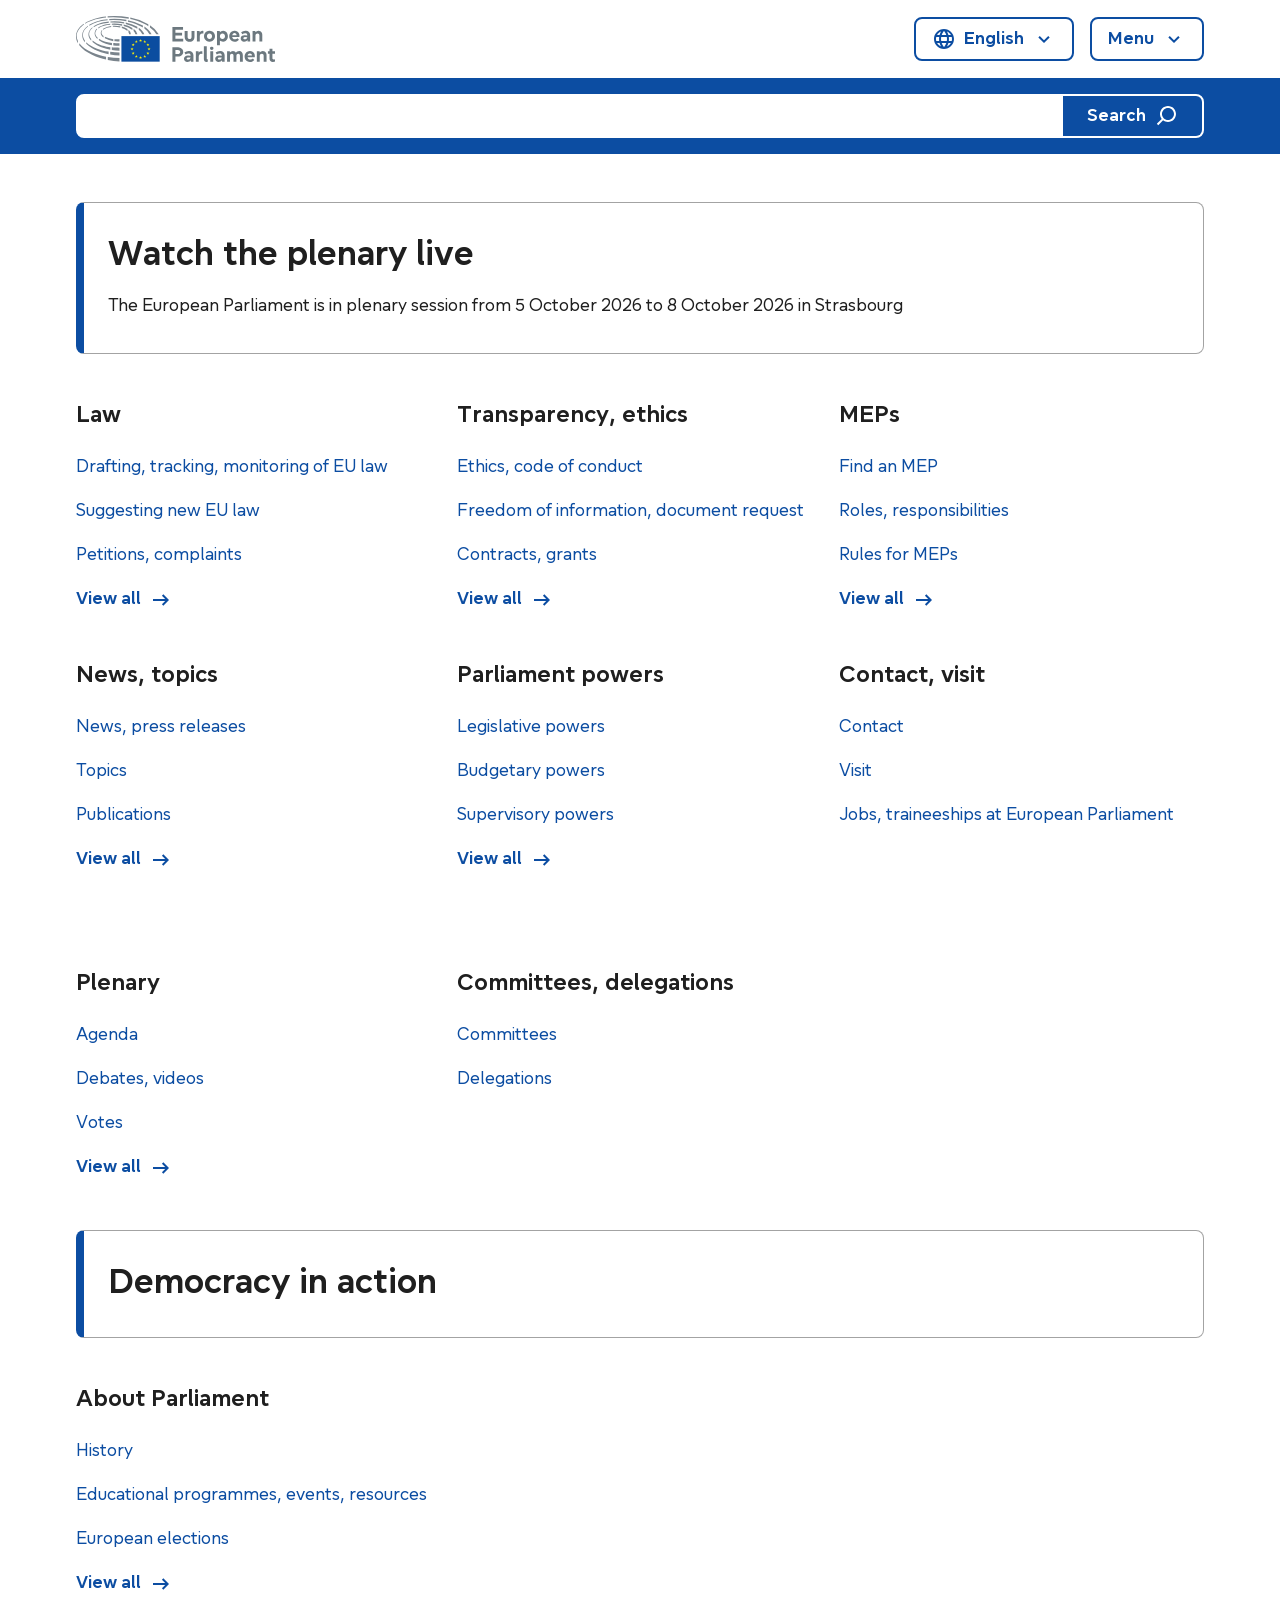
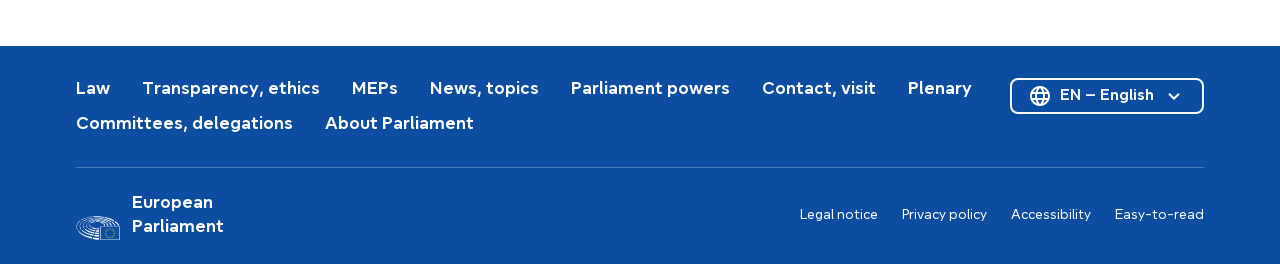
==== index.html @ 8a0b5254 "EP prototype demo (desktop + mobile, one responsive site) Co-Authored-By: Claude Sonnet 5.5 <noreply" ====
<!DOCTYPE html>
<html lang="en">
<head>
<meta charset="UTF-8">
<meta name="viewport" content="width=device-width, initial-scale=1">
<title>EP Homepage — EP prototype</title>
<link rel="stylesheet" href="design-system/tokens/colors.css">
<link rel="stylesheet" href="design-system/tokens/spacing.css">
<link rel="stylesheet" href="design-system/tokens/typography.css">
<link rel="stylesheet" href="design-system/tokens/layout.css">
<style>
  * { box-sizing: border-box; }
  body { font-family: var(--ep-font-family); background: var(--ep-white); color: var(--ep-grey-900); margin: 0; }
  a { color: var(--ep-blue-500); }
  .wrap { max-width: 1176px; margin: 0 auto; padding: 0 var(--ep-size-24); }

  .icon { display: inline-block; flex-shrink: 0; fill: currentColor; }
  .icon-24 { width: 24px; height: 24px; }

  /* --- Header: logo left, language + Menu right --- */
  .site-header-inner { display: flex; align-items: center; justify-content: space-between; padding-top: var(--ep-size-16); padding-bottom: var(--ep-size-16); gap: var(--ep-size-16); }
  .logo { display: flex; align-items: center; text-decoration: none; }
  .logo-header { width: 199px; height: 46px; display: block; }
  .site-header-actions { display: flex; align-items: center; gap: var(--ep-size-16); }
  .menu-btn { display: inline-flex; align-items: center; gap: var(--ep-size-8); background: var(--ep-white); border: var(--ep-size-2) solid var(--ep-blue-500); border-radius: var(--ep-radius-xs); padding: var(--ep-padding-2xs) var(--ep-padding-l); font-family: var(--ep-font-family); font-size: var(--ep-body-l-size); font-weight: 600; color: var(--ep-blue-500); cursor: pointer; }
  .menu-btn:hover { color: var(--ep-blue-800); border-color: var(--ep-blue-800); }

  /* --- Search band --- */
  .search-band { background: var(--ep-blue-500); padding: var(--ep-size-16) 0; }
  .search-bar { display: flex; align-items: stretch; min-height: var(--ep-size-44); border: var(--ep-size-2) solid var(--ep-white); border-radius: var(--ep-radius-xs); background: var(--ep-white); overflow: hidden; }
  .search-bar:focus-within { outline: 2px solid var(--ep-accent-blue-500); outline-offset: 2px; }
  .search-bar input[type="search"] { flex: 1; min-width: 0; border: none; outline: none; background: none; font-family: var(--ep-font-family); font-size: var(--ep-body-l-size); padding: 0 var(--ep-padding-l); color: var(--ep-grey-900); }
  .search-btn { display: inline-flex; align-items: center; gap: var(--ep-size-8); background: var(--ep-blue-500); color: var(--ep-white); border: none; flex-shrink: 0; padding: 0 var(--ep-padding-xl); font-family: var(--ep-font-family); font-size: var(--ep-body-l-size); font-weight: 600; cursor: pointer; }
  .search-btn:hover { background: var(--ep-blue-800); }

  /* --- Highlight banner (Plenary Session / Democracy in action) --- */
  .banner { display: block; border: 1px solid var(--ep-grey-400); border-left: var(--ep-size-8) solid var(--ep-blue-500); border-radius: var(--ep-radius-xs); padding: var(--ep-size-32) var(--ep-size-24); margin: var(--ep-size-48) 0; text-decoration: none; color: var(--ep-grey-900); background: var(--ep-white); }
  a.banner:hover h2 { text-decoration: underline; }
  .banner h2 { margin: 0; font-size: var(--ep-heading-3xl-size); line-height: var(--ep-heading-3xl-line); font-weight: 600; }
  .banner p { margin: var(--ep-size-16) 0 0; font-size: var(--ep-body-l-size); line-height: var(--ep-body-l-line); }

  /* --- Section grid: 3 columns --- */
  .sections { display: grid; grid-template-columns: repeat(3, 1fr); column-gap: var(--ep-grid-gap); row-gap: var(--ep-size-48); }
  .section h2 a { color: inherit; text-decoration: none; }
  .section h2 a:hover { text-decoration: underline; }
  .section h2 { margin: 0 0 var(--ep-size-24); font-size: var(--ep-heading-xl-size); line-height: var(--ep-heading-xl-line); font-weight: 600; }
  .section ul { list-style: none; margin: 0; padding: 0; display: flex; flex-direction: column; gap: var(--ep-size-16); }
  .section li { font-size: var(--ep-body-l-size); line-height: var(--ep-body-l-line); }
  .section li a { text-decoration: none; }
  .section li a:hover { text-decoration: underline; }
  .section .view-all { display: inline-flex; align-items: center; gap: var(--ep-size-8); font-weight: 600; }

  .band { background: var(--ep-white); padding: var(--ep-size-48) 0; }
  .band .banner { margin: var(--ep-size-48) 0; }
  .band .sections + .banner { margin-top: var(--ep-size-48); }
  .top-sections { padding: var(--ep-size-48) 0; }

  /* --- Footer --- */
  .site-footer { background: var(--ep-blue-500); color: var(--ep-white); }
  .footer-top { display: flex; align-items: flex-start; justify-content: space-between; padding-top: var(--ep-size-32); padding-bottom: var(--ep-size-32); gap: var(--ep-size-24); position: relative; }
  .footer-top::after { content: ''; position: absolute; left: var(--ep-size-24); right: var(--ep-size-24); bottom: 0; border-bottom: 1px solid rgba(255,255,255,0.25); } /* hairline = content width */
  .footer-nav { display: flex; flex-direction: column; gap: var(--ep-size-12); }
  .footer-nav-row { display: flex; gap: var(--ep-size-32); flex-wrap: wrap; }
  .footer-nav-row a { color: var(--ep-white); text-decoration: none; font-weight: 600; font-size: var(--ep-body-l-size); }
  .footer-nav-row a:hover { text-decoration: underline; }
  .lang-select { display: inline-flex; align-items: center; gap: var(--ep-size-8); border: 2px solid var(--ep-white); border-radius: var(--ep-radius-xs); padding: var(--ep-padding-3xs) var(--ep-padding-l); font-size: var(--ep-body-m-size); font-weight: 600; color: var(--ep-white); white-space: nowrap; }
  .footer-bottom { display: flex; align-items: center; justify-content: space-between; padding-top: var(--ep-size-24); padding-bottom: var(--ep-size-24); gap: var(--ep-size-24); flex-wrap: wrap; }
  .footer-logo { display: flex; align-items: flex-end; gap: var(--ep-size-12); }
  .footer-logo-mark { height: 24px; width: auto; display: block; }
  .logo-text { display: flex; flex-direction: column; font-weight: 600; font-size: 18px; line-height: 24px; color: var(--ep-white); }
  .footer-links { display: flex; gap: var(--ep-size-24); flex-wrap: wrap; }
  .footer-links a { color: var(--ep-white); text-decoration: none; font-size: var(--ep-body-s-size); }
  .footer-links a:hover { text-decoration: underline; }

  @media (max-width: 800px) {
    .sections { grid-template-columns: 1fr; }
    .site-header-inner { flex-wrap: wrap; }
    .logo-header { width: 160px; height: auto; }
    .footer-top { flex-direction: column; }
  }

  .lbl-short, .logo-mark-only { display: none; }
  /* --- Mobile header (mockup): compact mark, EN + Menu buttons, icon-only search --- */
  @media (max-width: 600px) {
    .site-header-inner { flex-wrap: nowrap; padding-top: var(--ep-size-16); padding-bottom: var(--ep-size-16); }
    .logo-header { display: none; }
    .logo-mark-only { display: block; width: 80px; height: 44px; }
    .site-header-actions { gap: var(--ep-size-16); }
    .menu-btn { padding: var(--ep-padding-2xs) var(--ep-padding-l); }
    .menu-btn .ico-extra, .lbl-full { display: none; }
    .lbl-short { display: inline; }
    .search-btn .btn-label { display: none; }
    .search-btn { padding: 0 var(--ep-size-16); }
  }
</style>
</head>
<body>

<header class="site-header">
  <div class="wrap">
    <div class="site-header-inner">
      <a class="logo" href="#"><img class="logo-header" src="design-system/logo%20header.svg" alt="European Parliament" width="199" height="46"><img class="logo-mark-only" src="design-system/Ep_logo_mute.svg" alt="European Parliament" width="80" height="44"></a>
      <div class="site-header-actions">
        <button class="menu-btn" type="button" aria-haspopup="true" aria-expanded="false" aria-label="Language">
          <svg class="icon icon-24 ico-extra" viewBox="0 0 24 24" aria-hidden="true"><path d="M11.99,2C6.47,2,1.99,6.48,1.99,12s4.48,10,10,10,10-4.48,10-10S17.52,2,11.99,2ZM18.92,8.01h-2.48c-.34-1.19-.83-2.34-1.47-3.43,1.67.67,3.06,1.89,3.96,3.43ZM19.99,12c0,.69-.1,1.36-.26,2h-2.89c.18-1.33.18-2.67,0-4h2.89c.17.64.26,1.31.26,2ZM11.99,20s-.05,0-.08,0c-1.01-1.21-1.75-2.57-2.23-3.99h4.65c-.48,1.43-1.22,2.78-2.23,3.99-.04,0-.07,0-.11,0ZM9.18,14c-.21-1.32-.21-2.67,0-4h5.65c.21,1.32.21,2.67,0,4h-5.65ZM11.99,4s.07,0,.1,0c1.01,1.22,1.75,2.57,2.23,4h-4.65c.48-1.43,1.22-2.78,2.23-4,.03,0,.06,0,.09,0ZM9.05,4.57c-.65,1.09-1.14,2.25-1.48,3.44h-2.5c.9-1.55,2.3-2.77,3.98-3.44ZM4.26,10.01h2.91c-.18,1.33-.18,2.67,0,4h-2.91c-.17-.64-.26-1.31-.26-2s.1-1.36.26-2ZM5.08,16h2.5c.34,1.19.83,2.35,1.48,3.43-1.68-.67-3.08-1.89-3.98-3.43ZM14.96,19.42c.65-1.09,1.13-2.24,1.47-3.42h2.48c-.89,1.54-2.28,2.75-3.95,3.42Z"/></svg>
          <span class="lbl-full">English</span><span class="lbl-short">EN</span>
          <svg class="icon icon-24 ico-extra" viewBox="0 0 24 24" aria-hidden="true"><polygon points="17.66 10.42 12 16.08 6.34 10.42 7.76 9.01 12 13.25 16.24 9.01 17.66 10.42"/></svg>
        </button>
        <button class="menu-btn" type="button" aria-haspopup="true" aria-expanded="false">Menu
          <svg class="icon icon-24 ico-extra" viewBox="0 0 24 24" aria-hidden="true"><polygon points="17.66 10.42 12 16.08 6.34 10.42 7.76 9.01 12 13.25 16.24 9.01 17.66 10.42"/></svg>
        </button>
      </div>
    </div>
  </div>
</header>

<div class="search-band">
  <div class="wrap">
    <form class="search-bar" role="search">
      <input type="search" aria-label="Search europarl.eu">
      <button type="submit" class="search-btn" aria-label="Search"><span class="btn-label">Search</span>
        <svg class="icon icon-24" viewBox="0 0 24 24" aria-hidden="true" style="fill:var(--ep-white);"><path d="M13.99,2c-4.42,0-8,3.58-8,8,0,1.85.63,3.55,1.69,4.9l-4.85,4.85,1.41,1.41,4.85-4.85c1.35,1.05,3.05,1.69,4.9,1.69,4.42,0,8-3.58,8-8S18.41,2,13.99,2ZM13.99,16c-3.31,0-6-2.69-6-6s2.69-6,6-6,6,2.69,6,6-2.69,6-6,6Z"/></svg>
      </button>
    </form>
  </div>
</div>

<main>
  <div class="wrap">
    <a class="banner" href="agenda-validated.html">
      <h2>Watch the plenary live</h2>
      <p>The European Parliament is in plenary session from 5 October 2026 to 8 October 2026 in Strasbourg</p>
    </a>

    <div class="sections top-sections" style="padding-top:0">
      <section class="section"><h2>Law</h2>
        <ul>
          <li><a href="#">Drafting, tracking, monitoring of EU law</a></li>
          <li><a href="#">Suggesting new EU law</a></li>
          <li><a href="#">Petitions, complaints</a></li>
          <li><a class="view-all" href="#">View all <svg class="icon icon-24" viewBox="0 0 24 24" aria-hidden="true"><polygon points="20 11.01 7.83 11.01 11.08 7.76 9.66 6.35 4 12.01 9.66 17.67 11.07 16.25 7.83 13.01 20 13.01 20 11.01" transform="matrix(-1 0 0 1 24 0)"/></svg></a></li>
        </ul></section>
      <section class="section"><h2>Transparency, ethics</h2>
        <ul>
          <li><a href="#">Ethics, code of conduct</a></li>
          <li><a href="#">Freedom of information, document request</a></li>
          <li><a href="#">Contracts, grants</a></li>
          <li><a class="view-all" href="#">View all <svg class="icon icon-24" viewBox="0 0 24 24" aria-hidden="true"><polygon points="20 11.01 7.83 11.01 11.08 7.76 9.66 6.35 4 12.01 9.66 17.67 11.07 16.25 7.83 13.01 20 13.01 20 11.01" transform="matrix(-1 0 0 1 24 0)"/></svg></a></li>
        </ul></section>
      <section class="section"><h2>MEPs</h2>
        <ul>
          <li><a href="#">Find an MEP</a></li>
          <li><a href="#">Roles, responsibilities</a></li>
          <li><a href="#">Rules for MEPs</a></li>
          <li><a class="view-all" href="#">View all <svg class="icon icon-24" viewBox="0 0 24 24" aria-hidden="true"><polygon points="20 11.01 7.83 11.01 11.08 7.76 9.66 6.35 4 12.01 9.66 17.67 11.07 16.25 7.83 13.01 20 13.01 20 11.01" transform="matrix(-1 0 0 1 24 0)"/></svg></a></li>
        </ul></section>
      <section class="section"><h2><a href="news-topics.html">News, topics</a></h2>
        <ul>
          <li><a href="#">News, press releases</a></li>
          <li><a href="#">Topics</a></li>
          <li><a href="#">Publications</a></li>
          <li><a class="view-all" href="news-topics.html">View all <svg class="icon icon-24" viewBox="0 0 24 24" aria-hidden="true"><polygon points="20 11.01 7.83 11.01 11.08 7.76 9.66 6.35 4 12.01 9.66 17.67 11.07 16.25 7.83 13.01 20 13.01 20 11.01" transform="matrix(-1 0 0 1 24 0)"/></svg></a></li>
        </ul></section>
      <section class="section"><h2>Parliament powers</h2>
        <ul>
          <li><a href="#">Legislative powers</a></li>
          <li><a href="#">Budgetary powers</a></li>
          <li><a href="#">Supervisory powers</a></li>
          <li><a class="view-all" href="#">View all <svg class="icon icon-24" viewBox="0 0 24 24" aria-hidden="true"><polygon points="20 11.01 7.83 11.01 11.08 7.76 9.66 6.35 4 12.01 9.66 17.67 11.07 16.25 7.83 13.01 20 13.01 20 11.01" transform="matrix(-1 0 0 1 24 0)"/></svg></a></li>
        </ul></section>
      <section class="section"><h2>Contact, visit</h2>
        <ul>
          <li><a href="#">Contact</a></li>
          <li><a href="#">Visit</a></li>
          <li><a href="#">Jobs, traineeships at European Parliament</a></li>
        </ul></section>
    </div>
  </div>

  <div class="band">
    <div class="wrap">
      <div class="sections">
        <section class="section"><h2>Plenary</h2>
          <ul>
            <li><a href="agenda-validated.html">Agenda</a></li>
            <li><a href="#">Debates, videos</a></li>
            <li><a href="#">Votes</a></li>
            <li><a class="view-all" href="#">View all <svg class="icon icon-24" viewBox="0 0 24 24" aria-hidden="true"><polygon points="20 11.01 7.83 11.01 11.08 7.76 9.66 6.35 4 12.01 9.66 17.67 11.07 16.25 7.83 13.01 20 13.01 20 11.01" transform="matrix(-1 0 0 1 24 0)"/></svg></a></li>
          </ul></section>
        <section class="section"><h2>Committees, delegations</h2>
          <ul>
            <li><a href="#">Committees</a></li>
            <li><a href="#">Delegations</a></li>
          </ul></section>
      </div>

      <a class="banner" href="#"><h2>Democracy in action</h2></a>

      <div class="sections">
        <section class="section"><h2>About Parliament</h2>
          <ul>
            <li><a href="#">History</a></li>
            <li><a href="#">Educational programmes, events, resources</a></li>
            <li><a href="#">European elections</a></li>
            <li><a class="view-all" href="#">View all <svg class="icon icon-24" viewBox="0 0 24 24" aria-hidden="true"><polygon points="20 11.01 7.83 11.01 11.08 7.76 9.66 6.35 4 12.01 9.66 17.67 11.07 16.25 7.83 13.01 20 13.01 20 11.01" transform="matrix(-1 0 0 1 24 0)"/></svg></a></li>
          </ul></section>
      </div>
    </div>
  </div>
</main>

<footer class="site-footer">
  <div class="wrap footer-top">
    <div class="footer-nav">
      <div class="footer-nav-row">
        <a href="#">Law</a><a href="#">Transparency, ethics</a><a href="#">MEPs</a><a href="news-topics.html">News, topics</a><a href="#">Parliament powers</a><a href="#">Contact, visit</a><a href="#">Plenary</a>
      </div>
      <div class="footer-nav-row">
        <a href="#">Committees, delegations</a><a href="#">About Parliament</a>
      </div>
    </div>
    <div class="lang-select">
      <svg class="icon icon-24" viewBox="0 0 24 24" aria-hidden="true"><path d="M11.99,2C6.47,2,1.99,6.48,1.99,12s4.48,10,10,10,10-4.48,10-10S17.52,2,11.99,2ZM18.92,8.01h-2.48c-.34-1.19-.83-2.34-1.47-3.43,1.67.67,3.06,1.89,3.96,3.43ZM19.99,12c0,.69-.1,1.36-.26,2h-2.89c.18-1.33.18-2.67,0-4h2.89c.17.64.26,1.31.26,2ZM11.99,20s-.05,0-.08,0c-1.01-1.21-1.75-2.57-2.23-3.99h4.65c-.48,1.43-1.22,2.78-2.23,3.99-.04,0-.07,0-.11,0ZM9.18,14c-.21-1.32-.21-2.67,0-4h5.65c.21,1.32.21,2.67,0,4h-5.65ZM11.99,4s.07,0,.1,0c1.01,1.22,1.75,2.57,2.23,4h-4.65c.48-1.43,1.22-2.78,2.23-4,.03,0,.06,0,.09,0ZM9.05,4.57c-.65,1.09-1.14,2.25-1.48,3.44h-2.5c.9-1.55,2.3-2.77,3.98-3.44ZM4.26,10.01h2.91c-.18,1.33-.18,2.67,0,4h-2.91c-.17-.64-.26-1.31-.26-2s.1-1.36.26-2ZM5.08,16h2.5c.34,1.19.83,2.35,1.48,3.43-1.68-.67-3.08-1.89-3.98-3.43ZM14.96,19.42c.65-1.09,1.13-2.24,1.47-3.42h2.48c-.89,1.54-2.28,2.75-3.95,3.42Z"/></svg>
      EN – English
      <svg class="icon icon-24" viewBox="0 0 24 24" aria-hidden="true"><polygon points="17.66 10.42 12 16.08 6.34 10.42 7.76 9.01 12 13.25 16.24 9.01 17.66 10.42"/></svg>
    </div>
  </div>
  <div class="wrap footer-bottom">
    <div class="footer-logo">
      <img class="footer-logo-mark" src="design-system/EP_logo_mute_white.svg" alt="">
      <span class="logo-text"><span>European</span><span>Parliament</span></span>
    </div>
    <div class="footer-links">
      <a href="#">Legal notice</a><a href="#">Privacy policy</a><a href="#">Accessibility</a><a href="#">Easy-to-read</a>
    </div>
  </div>
</footer>

</body>
</html>
---- design-system/tokens/colors.css ----
/*
  EP Design System — Color Tokens
  Source: design system reference tables (2026-09-04). Valeurs officielles.
*/

:root {
  /* Core Blue */
  --ep-blue-800: #012657; /* Buttons and links hover or focus states */
  --ep-blue-500: #0C4DA2; /* Default blue for most interactive elements */
  --ep-blue-200: #A9C5E8; /* Subtle UI accents in dark backgrounds */
  --ep-blue-100: #F2F8FF; /* Light backgrounds */

  /* Core Grey */
  --ep-grey-900: #1F1F1F; /* Dark text: headings and body text; interactive icons */
  --ep-grey-600: #6E6E6E; /* Secondary text */
  --ep-grey-500: #888888; /* Borders */
  --ep-grey-400: #A3A3A3; /* Separators; subtle UI accents */
  --ep-grey-200: #D9D9D9; /* Light background elements; inactive states */
  --ep-grey-100: #F2F2F2; /* Light backgrounds; inactive states backgrounds */
  --ep-white: #FFFFFF; /* Icons and text on dark backgrounds */

  /* Accent */
  --ep-purple-500: #681DA8; /* Visited links */
  --ep-accent-blue-500: #1E6CFF; /* Buttons and links active/focus state on light backgrounds */
  --ep-yellow-500: #FFF200; /* Subtle highlights; focus state on dark backgrounds */

  /* Alert — Red (Error) */
  --ep-red-100: #FFF3F2; /* Error message background */
  --ep-red-200: #FCB3B3; /* Error (disabled) states */
  --ep-red-500: #ED0000; /* Critical notifications elements */
  --ep-red-600: #C20000; /* Serious errors, critical notifications text */
  --ep-red-700: #960000; /* Error (hover) states */

  /* Alert — Orange (Warning) */
  --ep-orange-100: #FFF8F2; /* Warning message background */
  --ep-orange-500: #FB6B00; /* High-priority warning elements */
  --ep-orange-600: #A54500; /* High-priority warning text */

  /* Alert — Green (Success) */
  --ep-green-100: #F1FFF2; /* Success message background */
  --ep-green-500: #007800; /* Positive notifications elements */
  --ep-green-600: #006800; /* Prominent success text messages, positive notifications text */
}
---- design-system/tokens/spacing.css ----
/*
  EP Design System — Spacing Tokens
  Source: design system reference tables (2026-09-04). Valeurs officielles.
  Global tokens (ep-size-*) map to Padding, Radius, Gap and Margin alias tokens.
*/

:root {
  /* Global tokens */
  --ep-size-0: 0rem;
  --ep-size-1: 0.0625rem;
  --ep-size-2: 0.125rem;
  --ep-size-4: 0.25rem;
  --ep-size-8: 0.5rem;
  --ep-size-10: 0.625rem;
  --ep-size-12: 0.75rem;
  --ep-size-14: 0.875rem;
  --ep-size-16: 1rem;
  --ep-size-18: 1.125rem;
  --ep-size-20: 1.25rem;
  --ep-size-24: 1.5rem;
  --ep-size-28: 1.75rem;
  --ep-size-32: 2rem;
  --ep-size-36: 2.25rem;
  --ep-size-40: 2.5rem;
  --ep-size-44: 2.75rem;
  --ep-size-48: 3rem;
  --ep-size-56: 3.5rem;
  --ep-size-64: 4rem;
  --ep-size-80: 5rem;
  --ep-size-96: 6rem;
  --ep-size-160: 10rem;

  /* Gap (alias) */
  --ep-gap-2xs: var(--ep-size-4);   /* 4px */
  --ep-gap-xs: var(--ep-size-8);    /* 8px */
  --ep-gap-s: var(--ep-size-16);    /* 16px */
  --ep-gap-m: var(--ep-size-24);    /* 24px */
  --ep-gap-l: var(--ep-size-32);    /* 32px */
  --ep-gap-xl: var(--ep-size-48);   /* 48px */

  /* Margin (alias) */
  --ep-margin-3xs: var(--ep-size-4);   /* 4px */
  --ep-margin-2xs: var(--ep-size-8);   /* 8px */
  --ep-margin-xs: var(--ep-size-16);   /* 16px */
  --ep-margin-s: var(--ep-size-24);    /* 24px */
  --ep-margin-m: var(--ep-size-32);    /* 32px */
  --ep-margin-l: var(--ep-size-48);    /* 48px */
  --ep-margin-xl: var(--ep-size-64);   /* 64px */
  --ep-margin-2xl: var(--ep-size-96);  /* 96px */

  /* Padding (alias) */
  --ep-padding-3xs: var(--ep-size-4);   /* 4px */
  --ep-padding-2xs: var(--ep-size-8);   /* 8px */
  --ep-padding-xs: var(--ep-size-10);   /* 10px */
  --ep-padding-m: var(--ep-size-14);    /* 14px */
  --ep-padding-l: var(--ep-size-16);    /* 16px */
  --ep-padding-xl: var(--ep-size-24);   /* 24px */
  --ep-padding-2xl: var(--ep-size-32);  /* 32px */
  --ep-padding-3xl: var(--ep-size-48);  /* 48px */

  /* Radius (alias) */
  --ep-radius-2xs: var(--ep-size-4);  /* 4px */
  --ep-radius-xs: var(--ep-size-8);   /* 8px */
  --ep-radius-s: var(--ep-size-12);   /* 12px */
}
---- design-system/tokens/typography.css ----
/*
  EP Design System — Typography Tokens
  Source: design system reference tables (2026-09-04). Valeurs officielles.
  Font: Europea (variable) — files in design-system/fonts/
*/

@font-face {
  font-family: "Europea";
  src: url("../fonts/europeaweb.woff2") format("woff2-variations"),
       url("../fonts/europeaweb.woff2") format("woff2");
  font-weight: 100 900;
  font-style: normal;
  font-display: swap;
}

:root {
  --ep-font-family: "Europea", sans-serif;

  /* Headings */
  --ep-heading-3xl-size: 2.25rem;   /* 36px — H1 */
  --ep-heading-3xl-line: 2.625rem;  /* 42px */

  --ep-heading-2xl-size: 1.75rem;   /* 28px — H2 */
  --ep-heading-2xl-line: 2.375rem;  /* 38px */

  --ep-heading-xl-size: 1.5rem;     /* 24px — H3 */
  --ep-heading-xl-line: 1.75rem;    /* 28px */

  --ep-heading-l-size: 1.25rem;     /* 20px — H4 */
  --ep-heading-l-line: 1.75rem;     /* 28px */

  --ep-heading-m-size: 1.125rem;    /* 18px — H5 */
  --ep-heading-m-line: 1.5rem;      /* 24px */

  --ep-heading-s-size: 1rem;        /* 16px — H6 */
  --ep-heading-s-line: 1.5rem;      /* 24px */

  /* Body text */
  --ep-body-2xl-size: 1.75rem;      /* 28px — Lead paragraph */
  --ep-body-2xl-line: 2.188rem;     /* 35px */

  --ep-body-xl-size: 1.25rem;       /* 20px — Secondary paragraph */
  --ep-body-xl-line: 1.75rem;       /* 28px */

  --ep-body-l-size: 1.125rem;       /* 18px — Body paragraph */
  --ep-body-l-line: 1.75rem;        /* 28px */

  --ep-body-m-size: 1rem;           /* 16px — Supporting paragraph */
  --ep-body-m-line: 1.5rem;         /* 24px */

  --ep-body-s-size: 0.875rem;       /* 14px — Meta / caption */
  --ep-body-s-line: 1.25rem;        /* 20px */
}

/* Headings */
.ep-heading-3xl { font-family: var(--ep-font-family); font-size: var(--ep-heading-3xl-size); line-height: var(--ep-heading-3xl-line); font-weight: 600; }
.ep-heading-2xl { font-family: var(--ep-font-family); font-size: var(--ep-heading-2xl-size); line-height: var(--ep-heading-2xl-line); font-weight: 600; }
.ep-heading-xl  { font-family: var(--ep-font-family); font-size: var(--ep-heading-xl-size);  line-height: var(--ep-heading-xl-line);  font-weight: 600; }
.ep-heading-l   { font-family: var(--ep-font-family); font-size: var(--ep-heading-l-size);   line-height: var(--ep-heading-l-line);   font-weight: 600; }
.ep-heading-m   { font-family: var(--ep-font-family); font-size: var(--ep-heading-m-size);   line-height: var(--ep-heading-m-line);   font-weight: 600; }
.ep-heading-s   { font-family: var(--ep-font-family); font-size: var(--ep-heading-s-size);   line-height: var(--ep-heading-s-line);   font-weight: 600; }

/* Body text */
.ep-body-2xl { font-family: var(--ep-font-family); font-size: var(--ep-body-2xl-size); line-height: var(--ep-body-2xl-line); font-weight: 400; } /* Lead paragraph — hero sections, banners, 1–3 lines */
.ep-body-xl  { font-family: var(--ep-font-family); font-size: var(--ep-body-xl-size);  line-height: var(--ep-body-xl-line);  font-weight: 400; } /* Secondary paragraph — intro text, highlighted blocks */
.ep-body-l   { font-family: var(--ep-font-family); font-size: var(--ep-body-l-size);   line-height: var(--ep-body-l-line);   font-weight: 400; } /* Body paragraph — primary content-heavy text */
.ep-body-m   { font-family: var(--ep-font-family); font-size: var(--ep-body-m-size);   line-height: var(--ep-body-m-line);   font-weight: 400; } /* Supporting paragraph — sidebars, card descriptions */
.ep-body-s   { font-family: var(--ep-font-family); font-size: var(--ep-body-s-size);   line-height: var(--ep-body-s-line);   font-weight: 400; } /* Meta / caption — captions, disclaimers, timestamps */
---- design-system/tokens/layout.css ----
/*
  EP Design System — Layout / Grid Tokens
  Source: design system reference (2026-09-04).
  12-column grid, gap always 16px/1rem between columns (⚠️ the doc's own
  illustrations show 32px by mistake — correct value confirmed as 16px).
*/

:root {
  --ep-grid-columns: 12;
  --ep-grid-gap: 1rem; /* 16px — corrected from doc illustration error (32px) */

  --ep-breakpoint-sm: 480px;
  --ep-breakpoint-lg: 1176px;
}

.ep-grid {
  display: grid;
  grid-template-columns: repeat(var(--ep-grid-columns), 1fr);
  gap: var(--ep-grid-gap);
}

@media (max-width: 479px) {
  .ep-grid { grid-template-columns: 1fr; }
  .ep-grid > * { grid-column: 1 / -1 !important; }
}

.ep-col-3  { grid-column: span 3; }
.ep-col-4  { grid-column: span 4; }
.ep-col-6  { grid-column: span 6; }
.ep-col-8  { grid-column: span 8; }
.ep-col-12 { grid-column: span 12; }
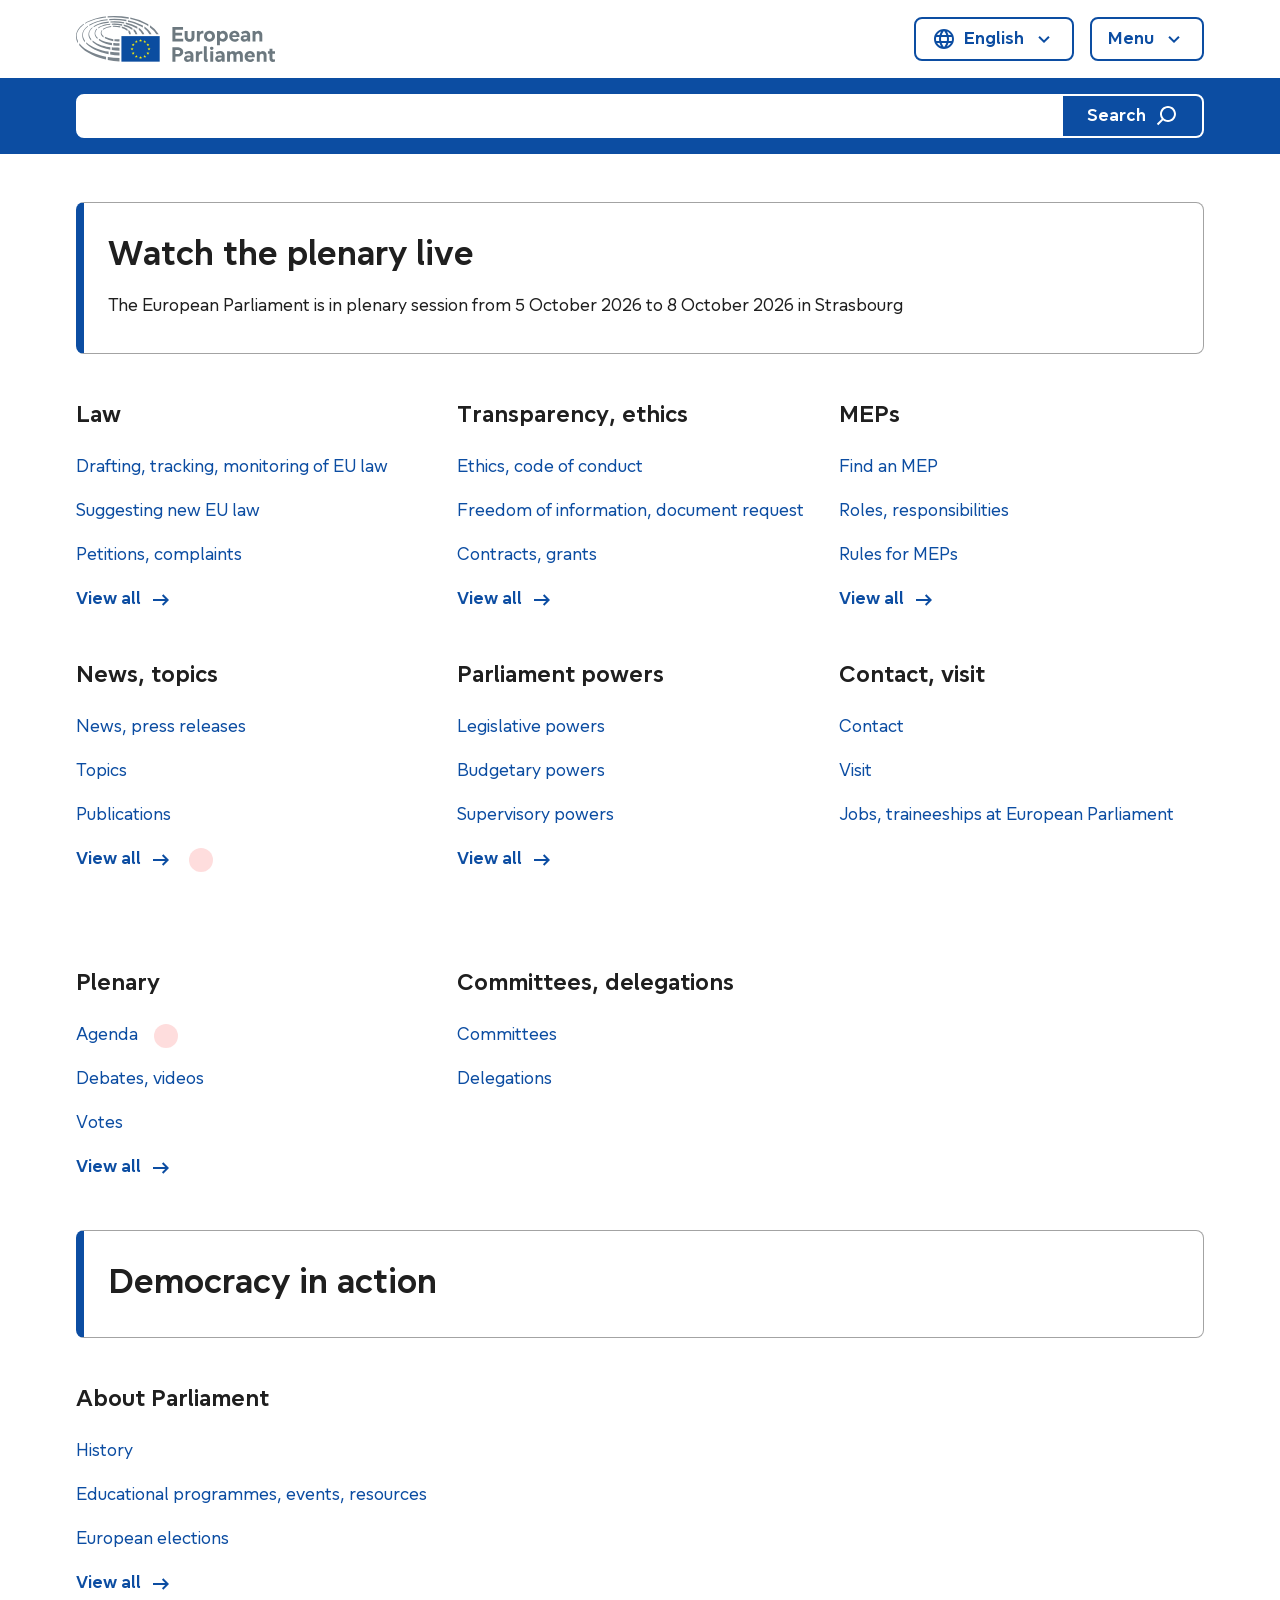
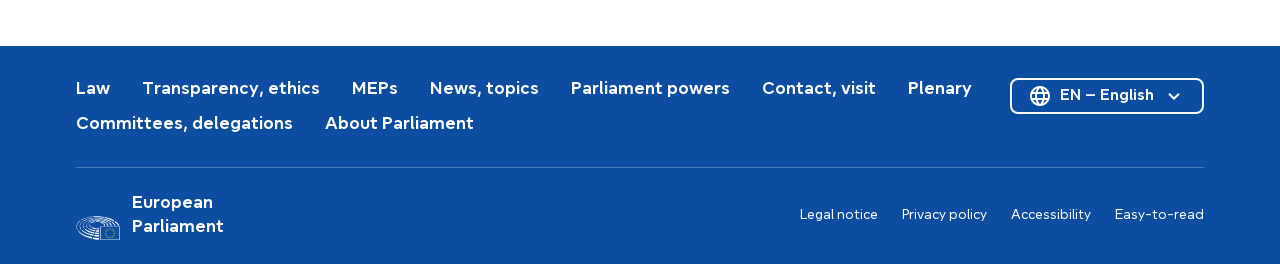
==== commit cd7f8980: "Demo update: dots, date range H2, frozen clock on 9 Oct, replay/streaming layouts, Read more / Close" ====
--- a/index.html
+++ b/index.html
@@ -92,6 +92,9 @@
     .search-btn .btn-label { display: none; }
     .search-btn { padding: 0 var(--ep-size-16); }
   }
+  /* demo hint: a small salmon dot right after a link (inline, so it follows the end of the text) */
+  .click-patch { display: inline-block; width: 24px; height: 24px; margin-left: var(--ep-size-16); vertical-align: middle; border-radius: 50%; background: color-mix(in srgb, var(--ep-red-200) 45%, transparent); text-decoration: none; cursor: pointer; transition: background-color 120ms ease; }   /* a plain salmon dot, still a link */
+  a.click-patch:hover { background: var(--ep-red-500); }   /* clickable: it reacts, same destination as the link before it */
 </style>
 </head>
 <body>
@@ -159,7 +162,7 @@
           <li><a href="#">News, press releases</a></li>
           <li><a href="#">Topics</a></li>
           <li><a href="#">Publications</a></li>
-          <li><a class="view-all" href="news-topics.html">View all <svg class="icon icon-24" viewBox="0 0 24 24" aria-hidden="true"><polygon points="20 11.01 7.83 11.01 11.08 7.76 9.66 6.35 4 12.01 9.66 17.67 11.07 16.25 7.83 13.01 20 13.01 20 11.01" transform="matrix(-1 0 0 1 24 0)"/></svg></a></li>
+          <li><a class="view-all" href="news-topics.html">View all <svg class="icon icon-24" viewBox="0 0 24 24" aria-hidden="true"><polygon points="20 11.01 7.83 11.01 11.08 7.76 9.66 6.35 4 12.01 9.66 17.67 11.07 16.25 7.83 13.01 20 13.01 20 11.01" transform="matrix(-1 0 0 1 24 0)"/></svg></a><a class="click-patch" href="news-topics.html" aria-hidden="true" tabindex="-1"></a></li>
         </ul></section>
       <section class="section"><h2>Parliament powers</h2>
         <ul>
@@ -182,7 +185,7 @@
       <div class="sections">
         <section class="section"><h2>Plenary</h2>
           <ul>
-            <li><a href="agenda-validated.html">Agenda</a></li>
+            <li><a href="agenda-validated.html">Agenda</a><a class="click-patch" href="agenda-validated.html" aria-hidden="true" tabindex="-1"></a></li>
             <li><a href="#">Debates, videos</a></li>
             <li><a href="#">Votes</a></li>
             <li><a class="view-all" href="#">View all <svg class="icon icon-24" viewBox="0 0 24 24" aria-hidden="true"><polygon points="20 11.01 7.83 11.01 11.08 7.76 9.66 6.35 4 12.01 9.66 17.67 11.07 16.25 7.83 13.01 20 13.01 20 11.01" transform="matrix(-1 0 0 1 24 0)"/></svg></a></li>
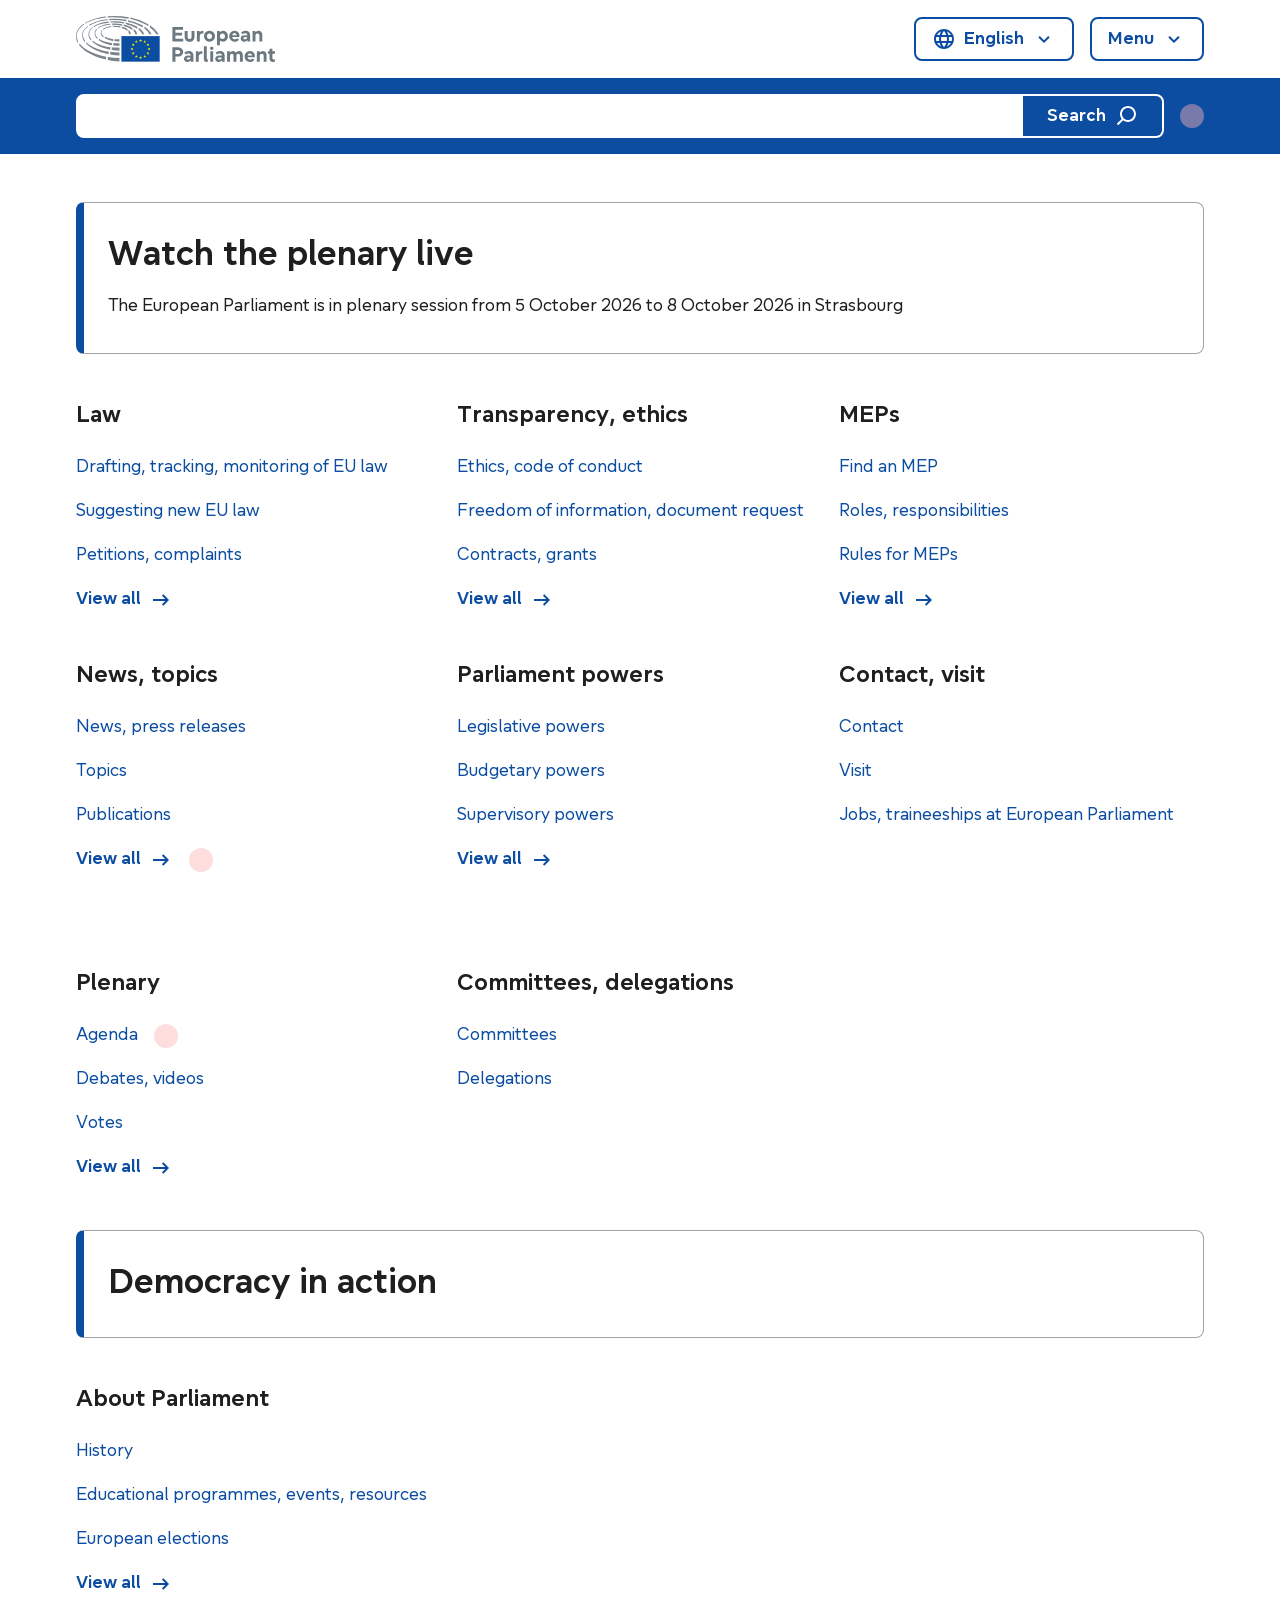
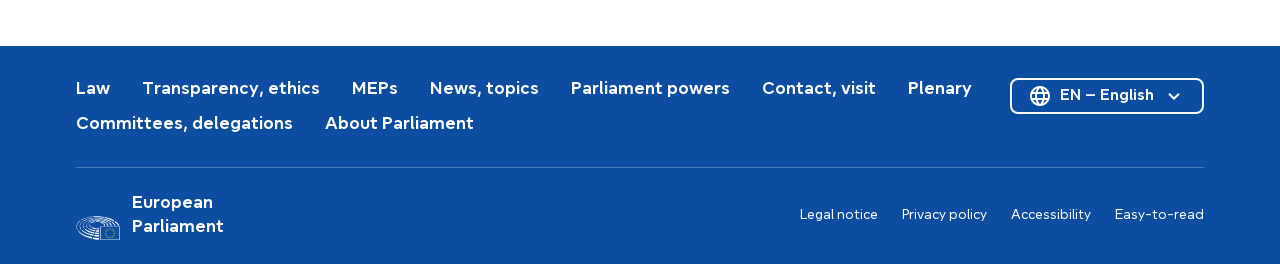
==== commit 9d08b9e0: "Search entry points: homepage and News/topics search lead to the Metsola results, with dots Co-Autho" ====
--- a/index.html
+++ b/index.html
@@ -28,6 +28,7 @@
   /* --- Search band --- */
   .search-band { background: var(--ep-blue-500); padding: var(--ep-size-16) 0; }
   .search-bar { display: flex; align-items: stretch; min-height: var(--ep-size-44); border: var(--ep-size-2) solid var(--ep-white); border-radius: var(--ep-radius-xs); background: var(--ep-white); overflow: hidden; }
+  .search-row { display: flex; align-items: center; } .search-row .search-bar { flex: 1; min-width: 0; } .search-row .click-patch { flex-shrink: 0; }
   .search-bar:focus-within { outline: 2px solid var(--ep-accent-blue-500); outline-offset: 2px; }
   .search-bar input[type="search"] { flex: 1; min-width: 0; border: none; outline: none; background: none; font-family: var(--ep-font-family); font-size: var(--ep-body-l-size); padding: 0 var(--ep-padding-l); color: var(--ep-grey-900); }
   .search-btn { display: inline-flex; align-items: center; gap: var(--ep-size-8); background: var(--ep-blue-500); color: var(--ep-white); border: none; flex-shrink: 0; padding: 0 var(--ep-padding-xl); font-family: var(--ep-font-family); font-size: var(--ep-body-l-size); font-weight: 600; cursor: pointer; }
@@ -119,12 +120,15 @@
 
 <div class="search-band">
   <div class="wrap">
+    <div class="search-row">
     <form class="search-bar" role="search">
       <input type="search" aria-label="Search europarl.eu">
       <button type="submit" class="search-btn" aria-label="Search"><span class="btn-label">Search</span>
         <svg class="icon icon-24" viewBox="0 0 24 24" aria-hidden="true" style="fill:var(--ep-white);"><path d="M13.99,2c-4.42,0-8,3.58-8,8,0,1.85.63,3.55,1.69,4.9l-4.85,4.85,1.41,1.41,4.85-4.85c1.35,1.05,3.05,1.69,4.9,1.69,4.42,0,8-3.58,8-8S18.41,2,13.99,2ZM13.99,16c-3.31,0-6-2.69-6-6s2.69-6,6-6,6,2.69,6,6-2.69,6-6,6Z"/></svg>
       </button>
     </form>
+    <a class="click-patch" href="search-all.html" aria-hidden="true" tabindex="-1"></a>
+    </div>
   </div>
 </div>
 
@@ -239,5 +243,6 @@
   </div>
 </footer>
 
+<script>document.querySelectorAll('form[role="search"]').forEach(function(f){f.addEventListener("submit",function(e){e.preventDefault();location.href="search-all.html";});});document.querySelectorAll(".search-icon-btn").forEach(function(b){b.addEventListener("click",function(){location.href="search-all.html";});});</script>
 </body>
 </html>
